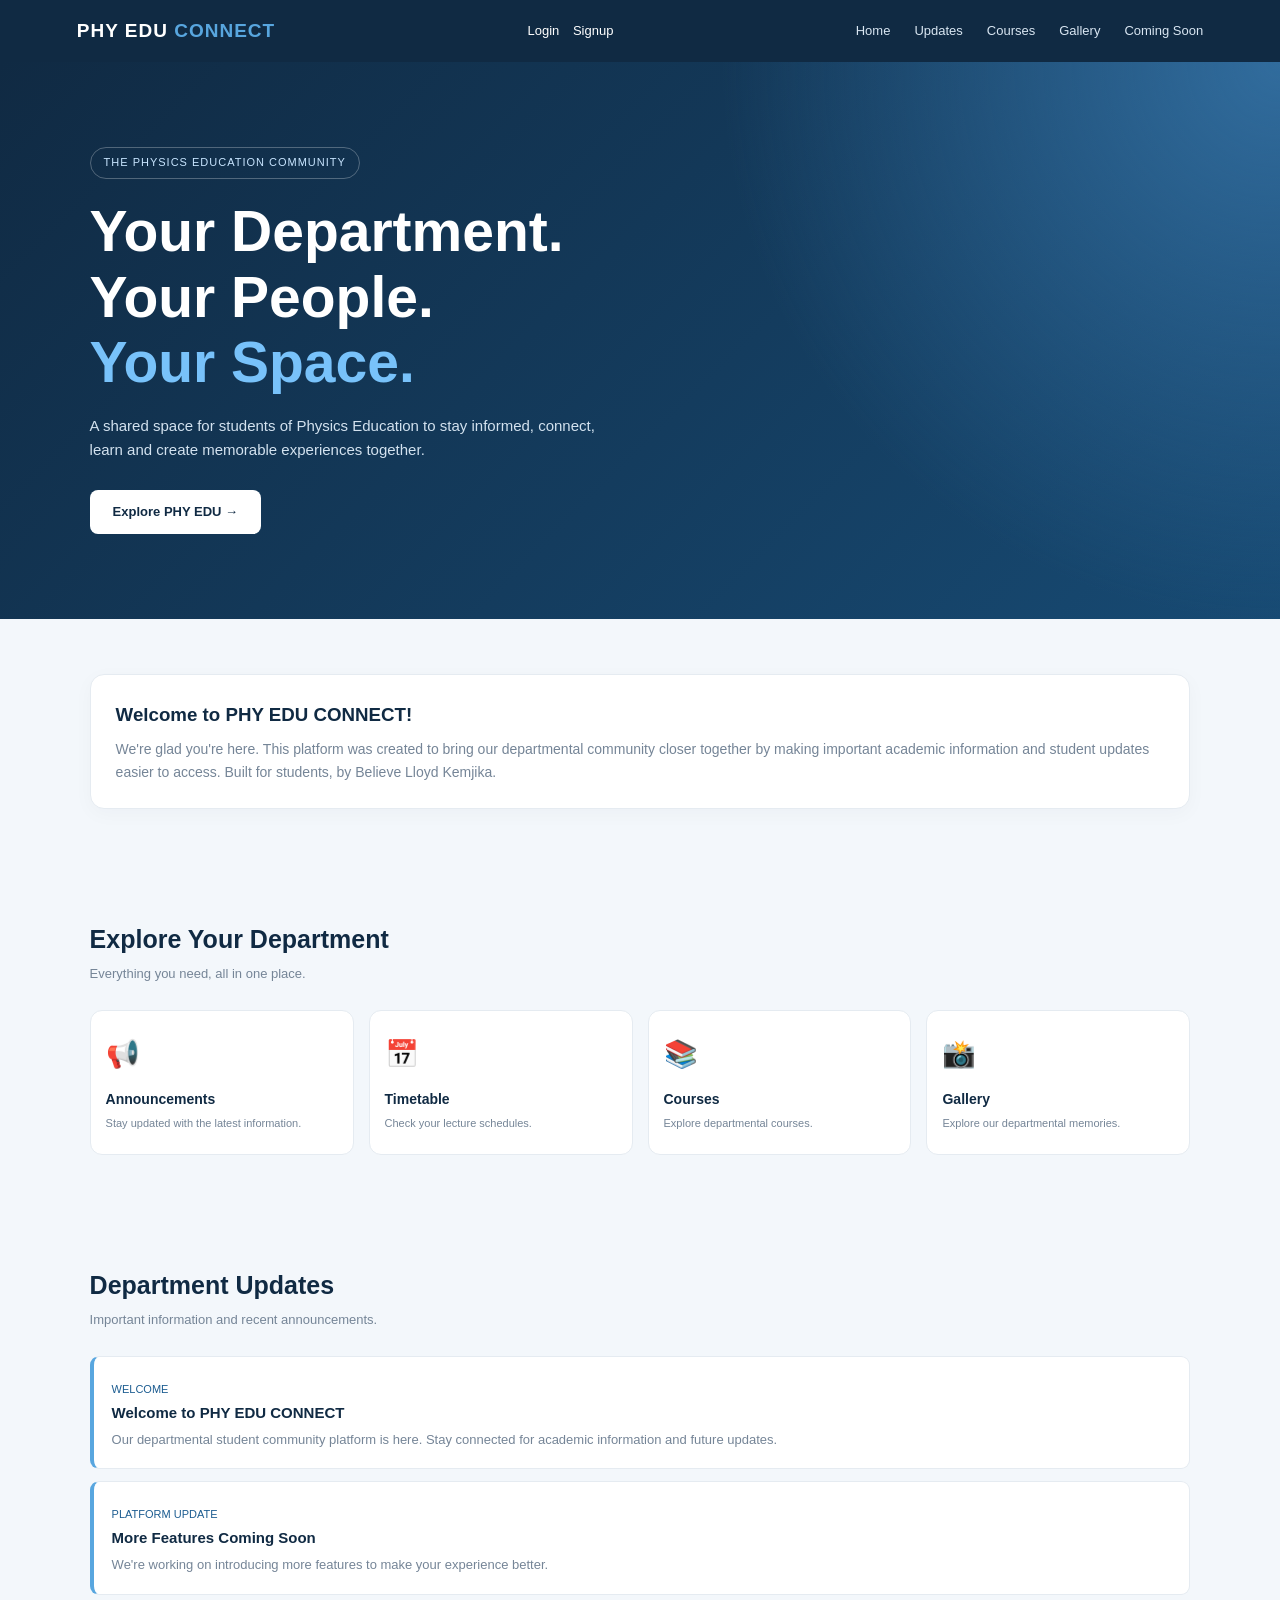
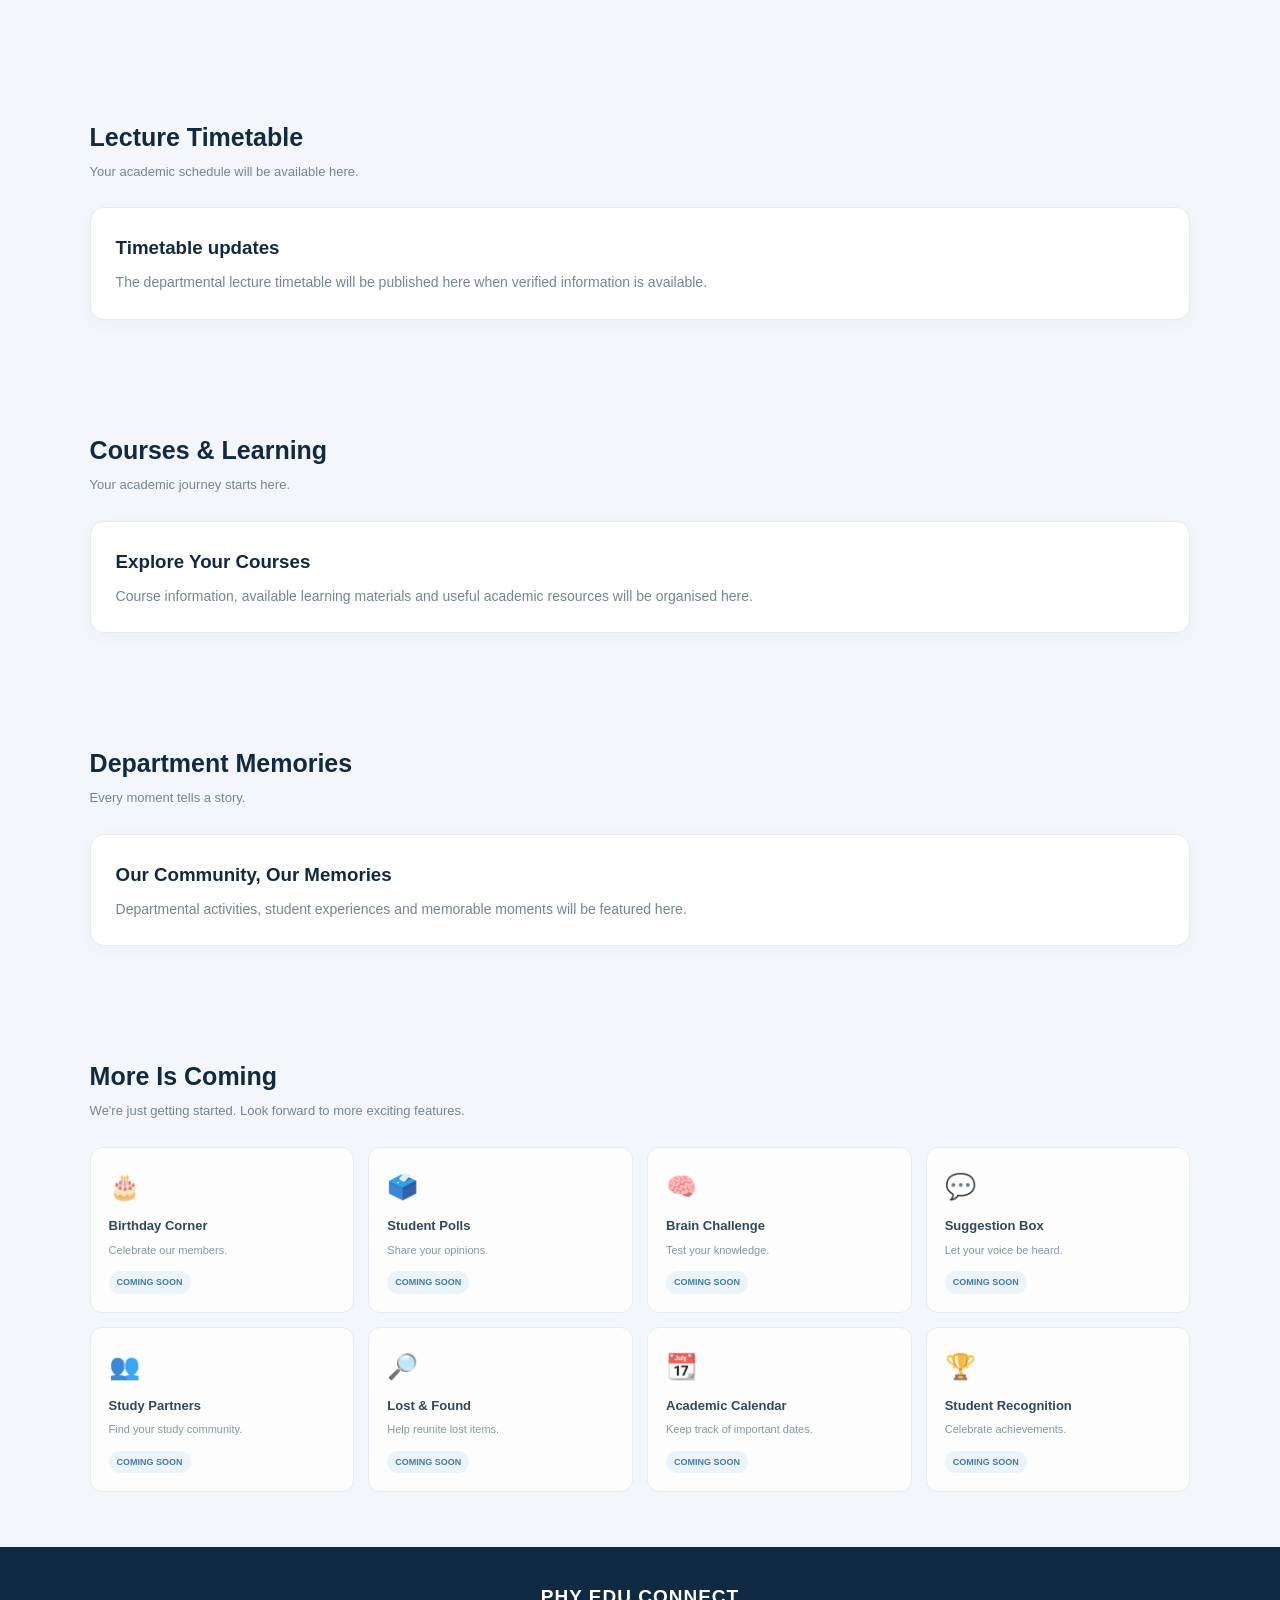
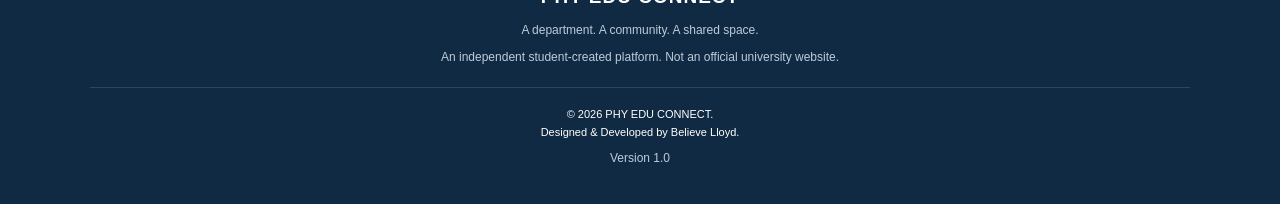
==== index.html @ bf4a6065 "Add files via upload" ====
<!DOCTYPE html>
<html lang="en">
<head>
    <meta charset="UTF-8">
    <meta name="viewport" content="width=device-width, initial-scale=1.0">
    <meta name="theme-color" content="#102a43">
    <meta name="description" content="PHY EDU CONNECT - Your Physics Education student community.">
    <title>PHY EDU CONNECT | Student Community</title>
    <style>
        :root {
            --primary: #102a43;
            --secondary: #1d5d91;
            --accent: #58a6df;
            --light: #f3f7fb;
            --white: #ffffff;
            --text: #263746;
            --muted: #758597;
            --border: #e5ebf1;
        }
        * {
            margin: 0;
            padding: 0;
            box-sizing: border-box;
        }
        html {
            scroll-behavior: smooth;
        }
        body {
            font-family: -apple-system, BlinkMacSystemFont,
                         "Segoe UI", sans-serif;
            background: var(--light);
            color: var(--text);
            line-height: 1.6;
        }
        a {
            text-decoration: none;
            color: inherit;
        }
        button {
            font: inherit;
            cursor: pointer;
        }
        /* HEADER */
        header {
            background: var(--primary);
            color: var(--white);
            padding: 16px 6%;
            display: flex;
            align-items: center;
            justify-content: space-between;
            position: sticky;
            top: 0;
            z-index: 100;
        }
        .logo {
            font-size: 19px;
            font-weight: 800;
            letter-spacing: 1px;
        }
        .logo span {
            color: var(--accent);
        }
        nav {
            display: flex;
            gap: 24px;
            align-items: center;
        }
        nav a {
            font-size: 13px;
            color: #d9e6f2;
            transition: .3s;
        }
        nav a:hover {
            color: var(--accent);
        }
        .menu-btn {
            display: none;
            background: transparent;
            border: none;
            color: white;
            font-size: 25px;
        }
        /* HERO */
        .hero {
            background:
                radial-gradient(circle at top right,
                #316c9d 0%, transparent 40%),
                linear-gradient(135deg, #102a43, #174a73);
            color: white;
            padding: 85px 7%;
            min-height: 400px;
            display: flex;
            align-items: center;
        }
        .hero-content {
            max-width: 700px;
        }
        .tag {
            display: inline-block;
            padding: 6px 13px;
            border: 1px solid #ffffff45;
            border-radius: 30px;
            color: #c8e5ff;
            font-size: 11px;
            letter-spacing: 1px;
            margin-bottom: 20px;
        }
        .hero h1 {
            font-size: clamp(35px, 6vw, 57px);
            line-height: 1.15;
            margin-bottom: 18px;
        }
        .hero h1 span {
            color: #78c2fa;
        }
        .hero p {
            color: #d3e2ef;
            max-width: 520px;
            font-size: 15px;
            margin-bottom: 28px;
        }
        .hero-btn {
            display: inline-block;
            background: white;
            color: var(--primary);
            padding: 12px 23px;
            border-radius: 8px;
            font-weight: 700;
            font-size: 13px;
            transition: .3s;
        }
        .hero-btn:hover {
            background: #cce8ff;
            transform: translateY(-2px);
        }
        /* GENERAL SECTIONS */
        section {
            padding: 55px 7%;
        }
        .section-heading {
            margin-bottom: 25px;
        }
        .section-heading h2 {
            font-size: 25px;
            color: var(--primary);
        }
        .section-heading p {
            color: var(--muted);
            font-size: 13px;
            margin-top: 5px;
        }
        /* WELCOME CARD */
        .welcome-card {
            background: white;
            padding: 25px;
            border-radius: 14px;
            border: 1px solid var(--border);
            box-shadow: 0 5px 20px #102a4308;
        }
        .welcome-card h3 {
            color: var(--primary);
            margin-bottom: 8px;
        }
        .welcome-card p {
            font-size: 14px;
            color: var(--muted);
        }
        /* QUICK LINKS */
        .quick-grid {
            display: grid;
            grid-template-columns: repeat(4, 1fr);
            gap: 15px;
        }
        .quick-card {
            background: white;
            padding: 22px 15px;
            border: 1px solid var(--border);
            border-radius: 12px;
            transition: .3s;
        }
        .quick-card:hover {
            transform: translateY(-4px);
            border-color: var(--accent);
            box-shadow: 0 8px 20px #102a4310;
        }
        .quick-icon {
            font-size: 27px;
            margin-bottom: 12px;
        }
        .quick-card h3 {
            color: var(--primary);
            font-size: 14px;
        }
        .quick-card p {
            font-size: 11px;
            color: var(--muted);
            margin-top: 4px;
        }
        /* ANNOUNCEMENTS */
        .announcement {
            background: white;
            border: 1px solid var(--border);
            border-left: 4px solid var(--accent);
            padding: 18px;
            border-radius: 9px;
            margin-bottom: 12px;
        }
        .announcement h3 {
            color: var(--primary);
            font-size: 15px;
        }
        .announcement p {
            font-size: 13px;
            color: var(--muted);
            margin-top: 5px;
        }
        .announcement small {
            color: var(--secondary);
            font-size: 11px;
        }
        /* COMING SOON */
        .coming-grid {
            display: grid;
            grid-template-columns: repeat(4, 1fr);
            gap: 14px;
        }
        .coming-card {
            background: white;
            border: 1px solid var(--border);
            border-radius: 12px;
            padding: 18px;
            position: relative;
            opacity: .85;
        }
        .coming-card .icon {
            font-size: 25px;
            margin-bottom: 10px;
        }
        .coming-card h3 {
            color: var(--primary);
            font-size: 13px;
        }
        .coming-card p {
            color: var(--muted);
            font-size: 11px;
            margin-top: 5px;
        }
        .coming-label {
            display: inline-block;
            background: #eaf4fc;
            color: #27679a;
            font-size: 9px;
            font-weight: 800;
            padding: 4px 8px;
            border-radius: 20px;
            margin-top: 12px;
        }
        /* FOOTER */
        footer {
            background: var(--primary);
            color: white;
            padding: 35px 7%;
            text-align: center;
        }
        footer h3 {
            font-size: 19px;
            letter-spacing: 1px;
        }
        footer p {
            color: #bdccda;
            font-size: 12px;
            margin-top: 8px;
        }
        .footer-credit {
            margin-top: 20px;
            padding-top: 18px;
            border-top: 1px solid #ffffff20;
            font-size: 11px;
        }
        /* MOBILE */
        @media (max-width: 700px) {
            header {
                padding: 15px 5%;
            }
            .menu-btn {
                display: block;
            }
            nav {
                display: none;
                position: absolute;
                top: 60px;
                left: 0;
                width: 100%;
                background: var(--primary);
                flex-direction: column;
                padding: 20px;
                gap: 18px;
                align-items: flex-start;
            }
            nav.active {
                display: flex;
            }
            .hero {
                padding: 65px 6%;
                min-height: 360px;
            }
            section {
                padding: 42px 6%;
            }
            .quick-grid {
                grid-template-columns: repeat(2, 1fr);
            }
            .coming-grid {
                grid-template-columns: repeat(2, 1fr);
            }
            .section-heading h2 {
                font-size: 22px;
            }
        }
        @media (max-width: 360px) {
            .logo {
                font-size: 16px;
            }
        }
		#ok{
			font-size: 13px;
			
			
		}
    </style>
</head>
<body>
    <!-- HEADER -->
    <header>
        <a href="#home" class="logo">
            PHY EDU <span>CONNECT</span>
        </a>

		<div id="ok">
		<a href="login.html" style="margin: 10px;">Login</a>
		<a href="signup.html">Signup</a>
		</div>
		
        <button class="menu-btn"
                id="menuBtn"
                aria-label="Open navigation"
                aria-expanded="false">
            ☰
        </button>
        <nav id="navigation">
            <a href="#home">Home</a>
            <a href="#updates">Updates</a>
            <a href="#courses">Courses</a>
            <a href="#gallery">Gallery</a>
            <a href="#coming">Coming Soon</a>
        </nav>
    </header>
    <!-- HERO -->
    <main>
        <section class="hero" id="home">
            <div class="hero-content">
                <span class="tag">
                    THE PHYSICS EDUCATION COMMUNITY
                </span>
                <h1>
                    Your Department.<br>
                    Your People.<br>
                    <span>Your Space.</span>
                </h1>
                <p>
                    A shared space for students of Physics Education
                    to stay informed, connect, learn and create
                    memorable experiences together.
                </p>
                <a href="#explore" class="hero-btn">
                    Explore PHY EDU →
                </a>
            </div>
        </section>
        <!-- WELCOME -->
        <section>
            <div class="welcome-card">
                <h3>Welcome to PHY EDU CONNECT!</h3>
                <p>
                    We're glad you're here. This platform was
                    created to bring our departmental community
                    closer together by making important academic
                    information and student updates easier to access.
                    Built for students, by Believe Lloyd Kemjika.
                </p>
            </div>
        </section>
        <!-- QUICK ACCESS -->
        <section id="explore">
            <div class="section-heading">
                <h2>Explore Your Department</h2>
                <p>
                    Everything you need, all in one place.
                </p>
            </div>
            <div class="quick-grid">
                <a href="#updates" class="quick-card">
                    <div class="quick-icon">📢</div>
                    <h3>Announcements</h3>
                    <p>Stay updated with the latest information.</p>
                </a>
                <a href="#timetable" class="quick-card">
                    <div class="quick-icon">📅</div>
                    <h3>Timetable</h3>
                    <p>Check your lecture schedules.</p>
                </a>
                <a href="#courses" class="quick-card">
                    <div class="quick-icon">📚</div>
                    <h3>Courses</h3>
                    <p>Explore departmental courses.</p>
                </a>
                <a href="#gallery" class="quick-card">
                    <div class="quick-icon">📸</div>
                    <h3>Gallery</h3>
                    <p>Explore our departmental memories.</p>
                </a>
            </div>
        </section>
        <!-- ANNOUNCEMENTS -->
        <section id="updates">
            <div class="section-heading">
                <h2>Department Updates</h2>
                <p>
                    Important information and recent announcements.
                </p>
            </div>
            <div class="announcement">
                <small>WELCOME</small>
                <h3>Welcome to PHY EDU CONNECT</h3>
                <p>
                    Our departmental student community platform
                    is here. Stay connected for academic information
                    and future updates.
                </p>
            </div>
            <div class="announcement">
                <small>PLATFORM UPDATE</small>
                <h3>More Features Coming Soon</h3>
                <p>
                    We're working on introducing more features
                    to make your experience better.
                </p>
            </div>
        </section>
        <!-- TIMETABLE -->
        <section id="timetable">
            <div class="section-heading">
                <h2>Lecture Timetable</h2>
                <p>
                    Your academic schedule will be available here.
                </p>
            </div>
            <div class="welcome-card">
                <h3>Timetable updates</h3>
                <p>
                    The departmental lecture timetable will be
                    published here when verified information
                    is available.
                </p>
            </div>
        </section>
        <!-- COURSES -->
        <section id="courses">
            <div class="section-heading">
                <h2>Courses & Learning</h2>
                <p>
                    Your academic journey starts here.
                </p>
            </div>
            <div class="welcome-card">
                <h3>Explore Your Courses</h3>
                <p>
                    Course information, available learning
                    materials and useful academic resources
                    will be organised here.
                </p>
            </div>
        </section>
        <!-- GALLERY -->
        <section id="gallery">
            <div class="section-heading">
                <h2>Department Memories</h2>
                <p>
                    Every moment tells a story.
                </p>
            </div>
            <div class="welcome-card">
                <h3>Our Community, Our Memories</h3>
                <p>
                    Departmental activities, student experiences
                    and memorable moments will be featured here.
                </p>
            </div>
        </section>
        <!-- COMING SOON -->
        <section id="coming">
            <div class="section-heading">
                <h2>More Is Coming</h2>
                <p>
                    We're just getting started. Look forward
                    to more exciting features.
                </p>
            </div>
            <div class="coming-grid">
                <div class="coming-card">
                    <div class="icon">🎂</div>
                    <h3>Birthday Corner</h3>
                    <p>Celebrate our members.</p>
                    <span class="coming-label">COMING SOON</span>
                </div>
                <div class="coming-card">
                    <div class="icon">🗳️</div>
                    <h3>Student Polls</h3>
                    <p>Share your opinions.</p>
                    <span class="coming-label">COMING SOON</span>
                </div>
                <div class="coming-card">
                    <div class="icon">🧠</div>
                    <h3>Brain Challenge</h3>
                    <p>Test your knowledge.</p>
                    <span class="coming-label">COMING SOON</span>
                </div>
                <div class="coming-card">
                    <div class="icon">💬</div>
                    <h3>Suggestion Box</h3>
                    <p>Let your voice be heard.</p>
                    <span class="coming-label">COMING SOON</span>
                </div>
                <div class="coming-card">
                    <div class="icon">👥</div>
                    <h3>Study Partners</h3>
                    <p>Find your study community.</p>
                    <span class="coming-label">COMING SOON</span>
                </div>
                <div class="coming-card">
                    <div class="icon">🔎</div>
                    <h3>Lost & Found</h3>
                    <p>Help reunite lost items.</p>
                    <span class="coming-label">COMING SOON</span>
                </div>
                <div class="coming-card">
                    <div class="icon">📆</div>
                    <h3>Academic Calendar</h3>
                    <p>Keep track of important dates.</p>
                    <span class="coming-label">COMING SOON</span>
                </div>
                <div class="coming-card">
                    <div class="icon">🏆</div>
                    <h3>Student Recognition</h3>
                    <p>Celebrate achievements.</p>
                    <span class="coming-label">COMING SOON</span>
                </div>
            </div>
        </section>
    </main>
    <!-- FOOTER -->
    <footer>
        <h3>PHY EDU CONNECT</h3>
        <p>
            A department. A community. A shared space.
        </p>
        <p>
            An independent student-created platform.
            Not an official university website.
        </p>
        <div class="footer-credit">
            © 2026 PHY EDU CONNECT.<br>
            Designed & Developed by Believe Lloyd.
            <p>Version 1.0</p>
        </div>
    </footer>
    <!-- JAVASCRIPT -->
    <script>
        const menuBtn = document.getElementById("menuBtn");
        const navigation = document.getElementById("navigation");
        menuBtn.addEventListener("click", function () {
            navigation.classList.toggle("active");
            const isOpen = navigation.classList.contains("active");
            menuBtn.setAttribute("aria-expanded", isOpen);
            menuBtn.innerHTML = isOpen ? "✕" : "☰";
        });
        // Close menu after selecting a link
        document.querySelectorAll("#navigation a").forEach(link => {
            link.addEventListener("click", function () {
                navigation.classList.remove("active");
                menuBtn.setAttribute("aria-expanded", "false");
                menuBtn.innerHTML = "☰";
            });
        });
    </script>
</body>
</html>
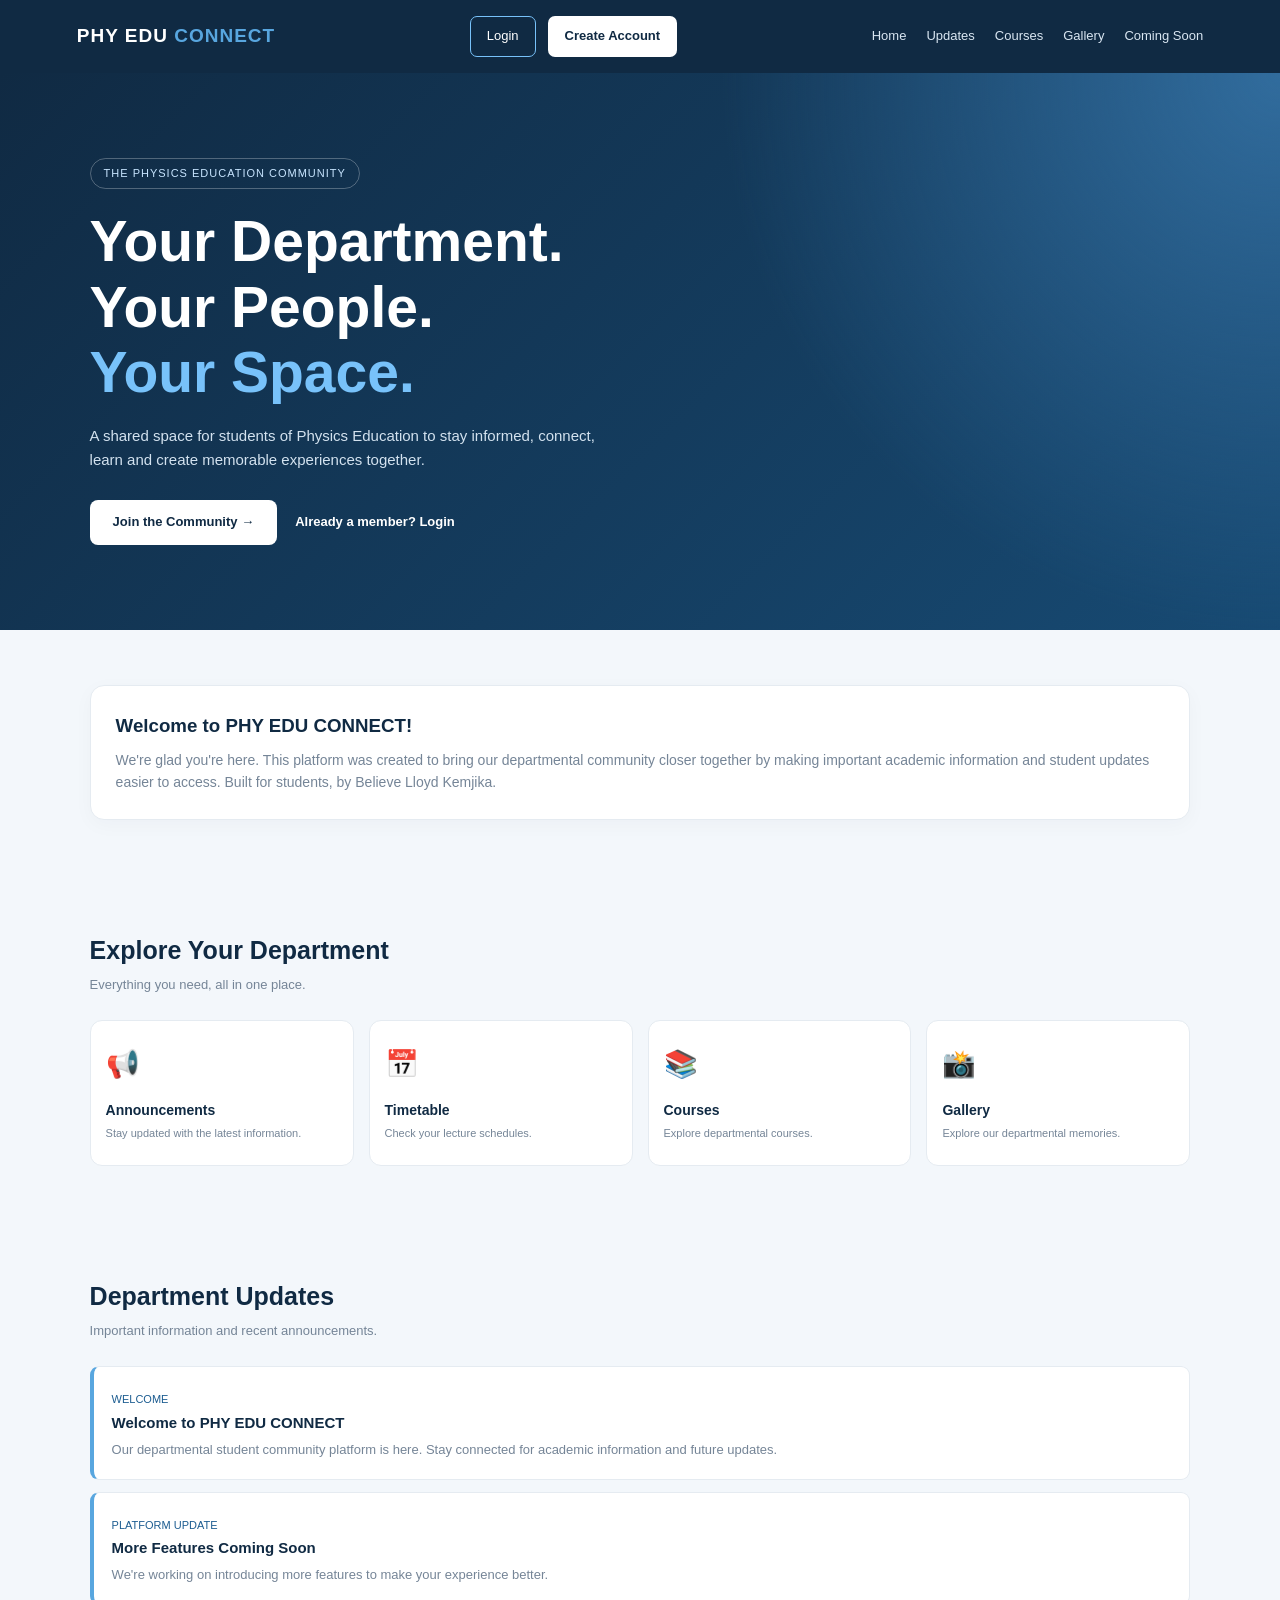
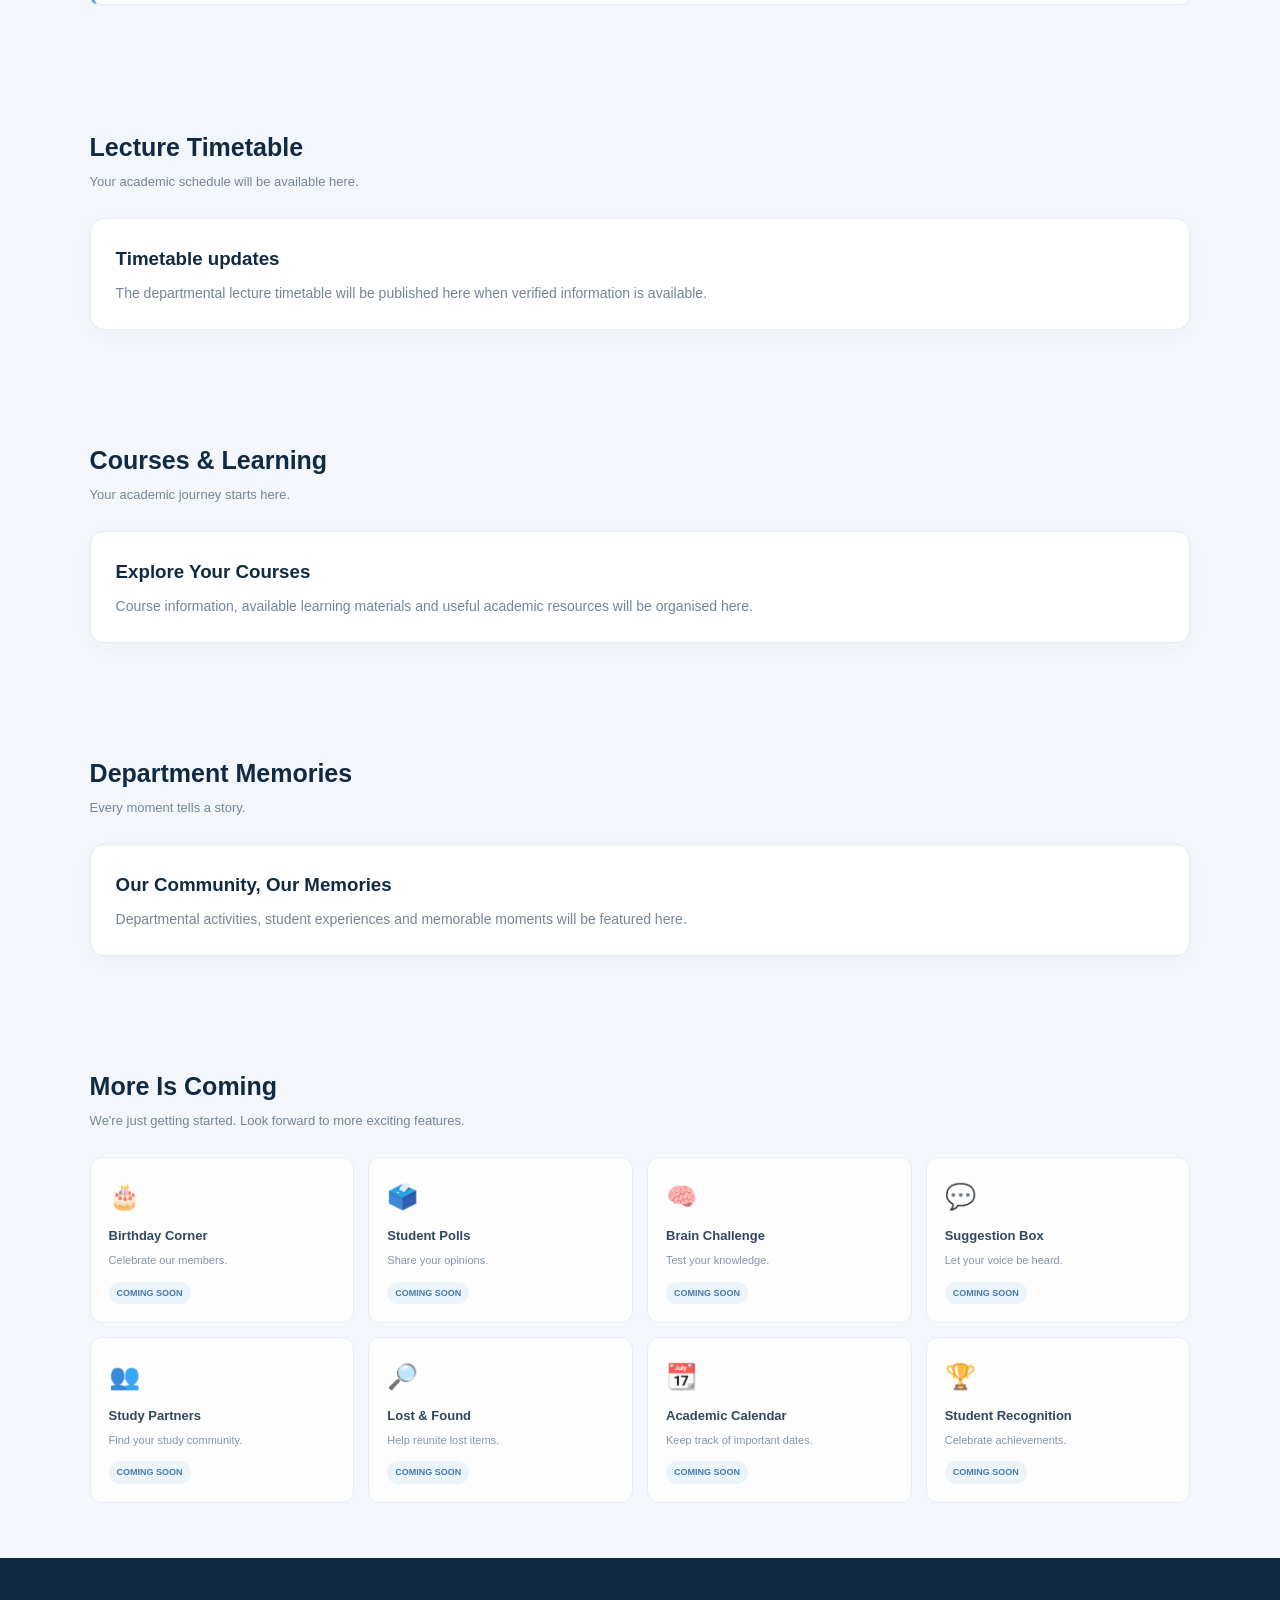
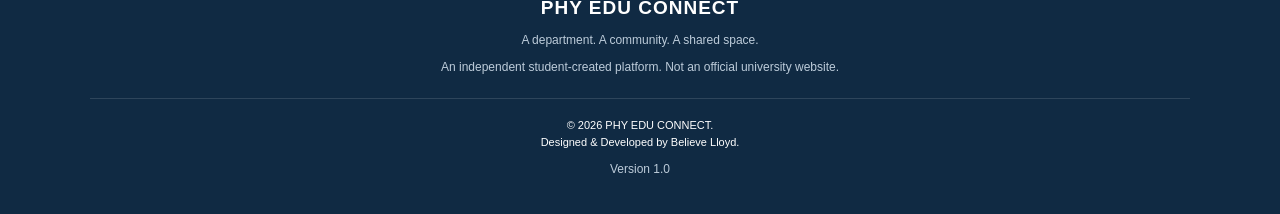
==== commit 6e227ddb: "Refactor header and navigation for better UX Updated the header and navigation structure, improved m" ====
--- a/index.html
+++ b/index.html
@@ -1,12 +1,17 @@
+
 <!DOCTYPE html>
 <html lang="en">
 <head>
     <meta charset="UTF-8">
     <meta name="viewport" content="width=device-width, initial-scale=1.0">
+
     <meta name="theme-color" content="#102a43">
     <meta name="description" content="PHY EDU CONNECT - Your Physics Education student community.">
+
     <title>PHY EDU CONNECT | Student Community</title>
+
     <style>
+
         :root {
             --primary: #102a43;
             --secondary: #1d5d91;
@@ -17,14 +22,18 @@
             --muted: #758597;
             --border: #e5ebf1;
         }
+
         * {
             margin: 0;
             padding: 0;
             box-sizing: border-box;
         }
+
         html {
             scroll-behavior: smooth;
-        }
+            scroll-padding-top: 85px;
+        }
+
         body {
             font-family: -apple-system, BlinkMacSystemFont,
                          "Segoe UI", sans-serif;
@@ -32,15 +41,19 @@
             color: var(--text);
             line-height: 1.6;
         }
+
         a {
             text-decoration: none;
             color: inherit;
         }
+
         button {
             font: inherit;
             cursor: pointer;
         }
+
         /* HEADER */
+
         header {
             background: var(--primary);
             color: var(--white);
@@ -48,31 +61,77 @@
             display: flex;
             align-items: center;
             justify-content: space-between;
+            gap: 20px;
             position: sticky;
             top: 0;
             z-index: 100;
         }
+
         .logo {
             font-size: 19px;
             font-weight: 800;
             letter-spacing: 1px;
-        }
+            white-space: nowrap;
+        }
+
         .logo span {
             color: var(--accent);
         }
+
+        /* AUTHENTICATION BUTTONS */
+
+        #ok {
+            display: flex;
+            align-items: center;
+            gap: 12px;
+            font-size: 13px;
+            flex-shrink: 0;
+        }
+
+        .login-link {
+            color: white;
+            padding: 9px 16px;
+            border: 1px solid #78c2fa;
+            border-radius: 7px;
+            transition: .3s;
+        }
+
+        .login-link:hover {
+            background: #ffffff15;
+        }
+
+        .signup-link {
+            background: white;
+            color: var(--primary);
+            padding: 10px 17px;
+            border-radius: 7px;
+            font-weight: 700;
+            transition: .3s;
+        }
+
+        .signup-link:hover {
+            background: #cce8ff;
+            transform: translateY(-2px);
+        }
+
+        /* NAVIGATION */
+
         nav {
             display: flex;
-            gap: 24px;
+            gap: 20px;
             align-items: center;
         }
+
         nav a {
             font-size: 13px;
             color: #d9e6f2;
             transition: .3s;
         }
+
         nav a:hover {
             color: var(--accent);
         }
+
         .menu-btn {
             display: none;
             background: transparent;
@@ -80,21 +139,33 @@
             color: white;
             font-size: 25px;
         }
+
         /* HERO */
+
         .hero {
             background:
-                radial-gradient(circle at top right,
-                #316c9d 0%, transparent 40%),
-                linear-gradient(135deg, #102a43, #174a73);
+                radial-gradient(
+                    circle at top right,
+                    #316c9d 0%,
+                    transparent 40%
+                ),
+                linear-gradient(
+                    135deg,
+                    #102a43,
+                    #174a73
+                );
+
             color: white;
             padding: 85px 7%;
             min-height: 400px;
             display: flex;
             align-items: center;
         }
+
         .hero-content {
             max-width: 700px;
         }
+
         .tag {
             display: inline-block;
             padding: 6px 13px;
@@ -105,20 +176,33 @@
             letter-spacing: 1px;
             margin-bottom: 20px;
         }
+
         .hero h1 {
             font-size: clamp(35px, 6vw, 57px);
             line-height: 1.15;
             margin-bottom: 18px;
         }
+
         .hero h1 span {
             color: #78c2fa;
         }
+
         .hero p {
             color: #d3e2ef;
             max-width: 520px;
             font-size: 15px;
             margin-bottom: 28px;
         }
+
+        /* HERO ACTIONS */
+
+        .hero-actions {
+            display: flex;
+            align-items: center;
+            gap: 18px;
+            flex-wrap: wrap;
+        }
+
         .hero-btn {
             display: inline-block;
             background: white;
@@ -129,27 +213,46 @@
             font-size: 13px;
             transition: .3s;
         }
+
         .hero-btn:hover {
             background: #cce8ff;
             transform: translateY(-2px);
         }
+
+        .hero-login {
+            color: white;
+            font-size: 13px;
+            font-weight: 600;
+            transition: .3s;
+        }
+
+        .hero-login:hover {
+            color: #78c2fa;
+        }
+
         /* GENERAL SECTIONS */
+
         section {
             padding: 55px 7%;
         }
+
         .section-heading {
             margin-bottom: 25px;
         }
+
         .section-heading h2 {
             font-size: 25px;
             color: var(--primary);
         }
+
         .section-heading p {
             color: var(--muted);
             font-size: 13px;
             margin-top: 5px;
         }
+
         /* WELCOME CARD */
+
         .welcome-card {
             background: white;
             padding: 25px;
@@ -157,20 +260,25 @@
             border: 1px solid var(--border);
             box-shadow: 0 5px 20px #102a4308;
         }
+
         .welcome-card h3 {
             color: var(--primary);
             margin-bottom: 8px;
         }
+
         .welcome-card p {
             font-size: 14px;
             color: var(--muted);
         }
+
         /* QUICK LINKS */
+
         .quick-grid {
             display: grid;
             grid-template-columns: repeat(4, 1fr);
             gap: 15px;
         }
+
         .quick-card {
             background: white;
             padding: 22px 15px;
@@ -178,25 +286,31 @@
             border-radius: 12px;
             transition: .3s;
         }
+
         .quick-card:hover {
             transform: translateY(-4px);
             border-color: var(--accent);
             box-shadow: 0 8px 20px #102a4310;
         }
+
         .quick-icon {
             font-size: 27px;
             margin-bottom: 12px;
         }
+
         .quick-card h3 {
             color: var(--primary);
             font-size: 14px;
         }
+
         .quick-card p {
             font-size: 11px;
             color: var(--muted);
             margin-top: 4px;
         }
+
         /* ANNOUNCEMENTS */
+
         .announcement {
             background: white;
             border: 1px solid var(--border);
@@ -205,25 +319,31 @@
             border-radius: 9px;
             margin-bottom: 12px;
         }
+
         .announcement h3 {
             color: var(--primary);
             font-size: 15px;
         }
+
         .announcement p {
             font-size: 13px;
             color: var(--muted);
             margin-top: 5px;
         }
+
         .announcement small {
             color: var(--secondary);
             font-size: 11px;
         }
+
         /* COMING SOON */
+
         .coming-grid {
             display: grid;
             grid-template-columns: repeat(4, 1fr);
             gap: 14px;
         }
+
         .coming-card {
             background: white;
             border: 1px solid var(--border);
@@ -232,19 +352,23 @@
             position: relative;
             opacity: .85;
         }
+
         .coming-card .icon {
             font-size: 25px;
             margin-bottom: 10px;
         }
+
         .coming-card h3 {
             color: var(--primary);
             font-size: 13px;
         }
+
         .coming-card p {
             color: var(--muted);
             font-size: 11px;
             margin-top: 5px;
         }
+
         .coming-label {
             display: inline-block;
             background: #eaf4fc;
@@ -255,343 +379,694 @@
             border-radius: 20px;
             margin-top: 12px;
         }
+
         /* FOOTER */
+
         footer {
             background: var(--primary);
             color: white;
             padding: 35px 7%;
             text-align: center;
         }
+
         footer h3 {
             font-size: 19px;
             letter-spacing: 1px;
         }
+
         footer p {
             color: #bdccda;
             font-size: 12px;
             margin-top: 8px;
         }
+
         .footer-credit {
             margin-top: 20px;
             padding-top: 18px;
             border-top: 1px solid #ffffff20;
             font-size: 11px;
         }
+
+        /* TABLET */
+
+        @media (max-width: 1000px) and (min-width: 701px) {
+
+            header {
+                flex-wrap: wrap;
+            }
+
+            nav {
+                width: 100%;
+                justify-content: center;
+                padding-top: 8px;
+            }
+
+            .quick-grid,
+            .coming-grid {
+                grid-template-columns: repeat(2, 1fr);
+            }
+        }
+
         /* MOBILE */
+
         @media (max-width: 700px) {
+
+            html {
+                scroll-padding-top: 20px;
+            }
+
             header {
                 padding: 15px 5%;
-            }
+                flex-wrap: wrap;
+                gap: 12px;
+            }
+
+            .logo {
+                font-size: 18px;
+                order: 1;
+            }
+
             .menu-btn {
                 display: block;
-            }
+                order: 2;
+                margin-left: auto;
+            }
+
+            #ok {
+                order: 3;
+                width: 100%;
+                margin-top: 5px;
+                justify-content: space-between;
+            }
+
+            #ok a {
+                text-align: center;
+                flex: 1;
+            }
+
             nav {
                 display: none;
-                position: absolute;
-                top: 60px;
-                left: 0;
+                position: static;
+                order: 4;
                 width: 100%;
                 background: var(--primary);
                 flex-direction: column;
-                padding: 20px;
+                padding: 15px 5px;
                 gap: 18px;
                 align-items: flex-start;
-            }
+                border-top: 1px solid #ffffff20;
+            }
+
             nav.active {
                 display: flex;
             }
+
             .hero {
                 padding: 65px 6%;
                 min-height: 360px;
             }
+
+            .hero-actions {
+                align-items: flex-start;
+                flex-direction: column;
+                gap: 16px;
+            }
+
             section {
                 padding: 42px 6%;
             }
-            .quick-grid {
-                grid-template-columns: repeat(2, 1fr);
-            }
+
+            .quick-grid,
             .coming-grid {
                 grid-template-columns: repeat(2, 1fr);
             }
+
             .section-heading h2 {
                 font-size: 22px;
             }
         }
+
+        /* SMALL PHONES */
+
         @media (max-width: 360px) {
+
             .logo {
                 font-size: 16px;
             }
-        }
-		#ok{
-			font-size: 13px;
-			
-			
-		}
+
+            .login-link,
+            .signup-link {
+                padding: 9px 10px;
+                font-size: 12px;
+            }
+
+            .quick-grid,
+            .coming-grid {
+                grid-template-columns: 1fr;
+            }
+        }
+
+        /* ACCESSIBILITY */
+
+        a:focus-visible,
+        button:focus-visible {
+            outline: 3px solid var(--accent);
+            outline-offset: 4px;
+        }
+
+        @media (prefers-reduced-motion: reduce) {
+            html {
+                scroll-behavior: auto;
+            }
+
+            *,
+            *::before,
+            *::after {
+                transition-duration: 0.01ms !important;
+            }
+        }
+
     </style>
 </head>
+
 <body>
+
     <!-- HEADER -->
+
     <header>
-        <a href="#home" class="logo">
+
+        <a href="index.html" class="logo">
             PHY EDU <span>CONNECT</span>
         </a>
 
-		<div id="ok">
-		<a href="login.html" style="margin: 10px;">Login</a>
-		<a href="signup.html">Signup</a>
-		</div>
-		
-        <button class="menu-btn"
-                id="menuBtn"
-                aria-label="Open navigation"
-                aria-expanded="false">
+        <!-- AUTHENTICATION -->
+
+        <div id="ok">
+
+            <a href="login.html" class="login-link">
+                Login
+            </a>
+
+            <a href="signup.html" class="signup-link">
+                Create Account
+            </a>
+
+        </div>
+
+        <!-- MOBILE MENU BUTTON -->
+
+        <button
+            class="menu-btn"
+            id="menuBtn"
+            aria-label="Open navigation"
+            aria-expanded="false"
+            aria-controls="navigation"
+            type="button"
+        >
             ☰
         </button>
+
+        <!-- NAVIGATION -->
+
         <nav id="navigation">
+
             <a href="#home">Home</a>
             <a href="#updates">Updates</a>
             <a href="#courses">Courses</a>
             <a href="#gallery">Gallery</a>
             <a href="#coming">Coming Soon</a>
+
         </nav>
+
     </header>
-    <!-- HERO -->
+
+    <!-- MAIN CONTENT -->
+
     <main>
+
+        <!-- HERO -->
+
         <section class="hero" id="home">
+
             <div class="hero-content">
+
                 <span class="tag">
                     THE PHYSICS EDUCATION COMMUNITY
                 </span>
+
                 <h1>
                     Your Department.<br>
                     Your People.<br>
                     <span>Your Space.</span>
                 </h1>
+
                 <p>
                     A shared space for students of Physics Education
                     to stay informed, connect, learn and create
                     memorable experiences together.
                 </p>
-                <a href="#explore" class="hero-btn">
-                    Explore PHY EDU →
-                </a>
-            </div>
+
+                <div class="hero-actions">
+
+                    <a href="signup.html" class="hero-btn">
+                        Join the Community →
+                    </a>
+
+                    <a href="login.html" class="hero-login">
+                        Already a member? Login
+                    </a>
+
+                </div>
+
+            </div>
+
         </section>
+
         <!-- WELCOME -->
+
         <section>
+
             <div class="welcome-card">
+
                 <h3>Welcome to PHY EDU CONNECT!</h3>
+
                 <p>
                     We're glad you're here. This platform was
                     created to bring our departmental community
                     closer together by making important academic
                     information and student updates easier to access.
+
                     Built for students, by Believe Lloyd Kemjika.
                 </p>
-            </div>
+
+            </div>
+
         </section>
+
         <!-- QUICK ACCESS -->
+
         <section id="explore">
+
             <div class="section-heading">
+
                 <h2>Explore Your Department</h2>
+
                 <p>
                     Everything you need, all in one place.
                 </p>
-            </div>
+
+            </div>
+
             <div class="quick-grid">
+
                 <a href="#updates" class="quick-card">
+
                     <div class="quick-icon">📢</div>
+
                     <h3>Announcements</h3>
-                    <p>Stay updated with the latest information.</p>
+
+                    <p>
+                        Stay updated with the latest information.
+                    </p>
+
                 </a>
+
                 <a href="#timetable" class="quick-card">
+
                     <div class="quick-icon">📅</div>
+
                     <h3>Timetable</h3>
-                    <p>Check your lecture schedules.</p>
+
+                    <p>
+                        Check your lecture schedules.
+                    </p>
+
                 </a>
+
                 <a href="#courses" class="quick-card">
+
                     <div class="quick-icon">📚</div>
+
                     <h3>Courses</h3>
-                    <p>Explore departmental courses.</p>
+
+                    <p>
+                        Explore departmental courses.
+                    </p>
+
                 </a>
+
                 <a href="#gallery" class="quick-card">
+
                     <div class="quick-icon">📸</div>
+
                     <h3>Gallery</h3>
-                    <p>Explore our departmental memories.</p>
+
+                    <p>
+                        Explore our departmental memories.
+                    </p>
+
                 </a>
-            </div>
+
+            </div>
+
         </section>
+
         <!-- ANNOUNCEMENTS -->
+
         <section id="updates">
+
             <div class="section-heading">
+
                 <h2>Department Updates</h2>
+
                 <p>
                     Important information and recent announcements.
                 </p>
-            </div>
+
+            </div>
+
             <div class="announcement">
+
                 <small>WELCOME</small>
+
                 <h3>Welcome to PHY EDU CONNECT</h3>
+
                 <p>
                     Our departmental student community platform
                     is here. Stay connected for academic information
                     and future updates.
                 </p>
-            </div>
+
+            </div>
+
             <div class="announcement">
+
                 <small>PLATFORM UPDATE</small>
+
                 <h3>More Features Coming Soon</h3>
+
                 <p>
                     We're working on introducing more features
                     to make your experience better.
                 </p>
-            </div>
+
+            </div>
+
         </section>
+
         <!-- TIMETABLE -->
+
         <section id="timetable">
+
             <div class="section-heading">
+
                 <h2>Lecture Timetable</h2>
+
                 <p>
                     Your academic schedule will be available here.
                 </p>
-            </div>
+
+            </div>
+
             <div class="welcome-card">
+
                 <h3>Timetable updates</h3>
+
                 <p>
                     The departmental lecture timetable will be
                     published here when verified information
                     is available.
                 </p>
-            </div>
+
+            </div>
+
         </section>
+
         <!-- COURSES -->
+
         <section id="courses">
+
             <div class="section-heading">
+
                 <h2>Courses & Learning</h2>
+
                 <p>
                     Your academic journey starts here.
                 </p>
-            </div>
+
+            </div>
+
             <div class="welcome-card">
+
                 <h3>Explore Your Courses</h3>
+
                 <p>
                     Course information, available learning
                     materials and useful academic resources
                     will be organised here.
                 </p>
-            </div>
+
+            </div>
+
         </section>
+
         <!-- GALLERY -->
+
         <section id="gallery">
+
             <div class="section-heading">
+
                 <h2>Department Memories</h2>
+
                 <p>
                     Every moment tells a story.
                 </p>
-            </div>
+
+            </div>
+
             <div class="welcome-card">
+
                 <h3>Our Community, Our Memories</h3>
+
                 <p>
                     Departmental activities, student experiences
                     and memorable moments will be featured here.
                 </p>
-            </div>
+
+            </div>
+
         </section>
+
         <!-- COMING SOON -->
+
         <section id="coming">
+
             <div class="section-heading">
+
                 <h2>More Is Coming</h2>
+
                 <p>
                     We're just getting started. Look forward
                     to more exciting features.
                 </p>
-            </div>
+
+            </div>
+
             <div class="coming-grid">
+
                 <div class="coming-card">
+
                     <div class="icon">🎂</div>
+
                     <h3>Birthday Corner</h3>
+
                     <p>Celebrate our members.</p>
+
                     <span class="coming-label">COMING SOON</span>
+
                 </div>
+
                 <div class="coming-card">
+
                     <div class="icon">🗳️</div>
+
                     <h3>Student Polls</h3>
+
                     <p>Share your opinions.</p>
+
                     <span class="coming-label">COMING SOON</span>
+
                 </div>
+
                 <div class="coming-card">
+
                     <div class="icon">🧠</div>
+
                     <h3>Brain Challenge</h3>
+
                     <p>Test your knowledge.</p>
+
                     <span class="coming-label">COMING SOON</span>
+
                 </div>
+
                 <div class="coming-card">
+
                     <div class="icon">💬</div>
+
                     <h3>Suggestion Box</h3>
+
                     <p>Let your voice be heard.</p>
+
                     <span class="coming-label">COMING SOON</span>
+
                 </div>
+
                 <div class="coming-card">
+
                     <div class="icon">👥</div>
+
                     <h3>Study Partners</h3>
+
                     <p>Find your study community.</p>
+
                     <span class="coming-label">COMING SOON</span>
+
                 </div>
+
                 <div class="coming-card">
+
                     <div class="icon">🔎</div>
+
                     <h3>Lost & Found</h3>
+
                     <p>Help reunite lost items.</p>
+
                     <span class="coming-label">COMING SOON</span>
+
                 </div>
+
                 <div class="coming-card">
+
                     <div class="icon">📆</div>
+
                     <h3>Academic Calendar</h3>
+
                     <p>Keep track of important dates.</p>
+
                     <span class="coming-label">COMING SOON</span>
+
                 </div>
+
                 <div class="coming-card">
+
                     <div class="icon">🏆</div>
+
                     <h3>Student Recognition</h3>
+
                     <p>Celebrate achievements.</p>
+
                     <span class="coming-label">COMING SOON</span>
+
                 </div>
-            </div>
+
+            </div>
+
         </section>
+
     </main>
+
     <!-- FOOTER -->
+
     <footer>
+
         <h3>PHY EDU CONNECT</h3>
+
         <p>
             A department. A community. A shared space.
         </p>
+
         <p>
             An independent student-created platform.
             Not an official university website.
         </p>
+
         <div class="footer-credit">
+
             © 2026 PHY EDU CONNECT.<br>
+
             Designed & Developed by Believe Lloyd.
+
             <p>Version 1.0</p>
+
         </div>
+
     </footer>
+
     <!-- JAVASCRIPT -->
+
     <script>
+
         const menuBtn = document.getElementById("menuBtn");
+
         const navigation = document.getElementById("navigation");
+
+        // MOBILE NAVIGATION TOGGLE
+
         menuBtn.addEventListener("click", function () {
+
             navigation.classList.toggle("active");
+
             const isOpen = navigation.classList.contains("active");
+
             menuBtn.setAttribute("aria-expanded", isOpen);
+
+            menuBtn.setAttribute(
+                "aria-label",
+                isOpen ? "Close navigation" : "Open navigation"
+            );
+
             menuBtn.innerHTML = isOpen ? "✕" : "☰";
+
         });
-        // Close menu after selecting a link
+
+        // CLOSE MENU AFTER SELECTING A LINK
+
         document.querySelectorAll("#navigation a").forEach(link => {
+
             link.addEventListener("click", function () {
+
                 navigation.classList.remove("active");
+
                 menuBtn.setAttribute("aria-expanded", "false");
+
+                menuBtn.setAttribute("aria-label", "Open navigation");
+
                 menuBtn.innerHTML = "☰";
+
             });
+
         });
+
+        // CLOSE MENU WHEN SCREEN RESIZES TO DESKTOP
+
+        window.addEventListener("resize", function () {
+
+            if (window.innerWidth > 700) {
+
+                navigation.classList.remove("active");
+
+                menuBtn.setAttribute("aria-expanded", "false");
+
+                menuBtn.setAttribute("aria-label", "Open navigation");
+
+                menuBtn.innerHTML = "☰";
+
+            }
+
+        });
+
     </script>
+
 </body>
-</html>+</html>
